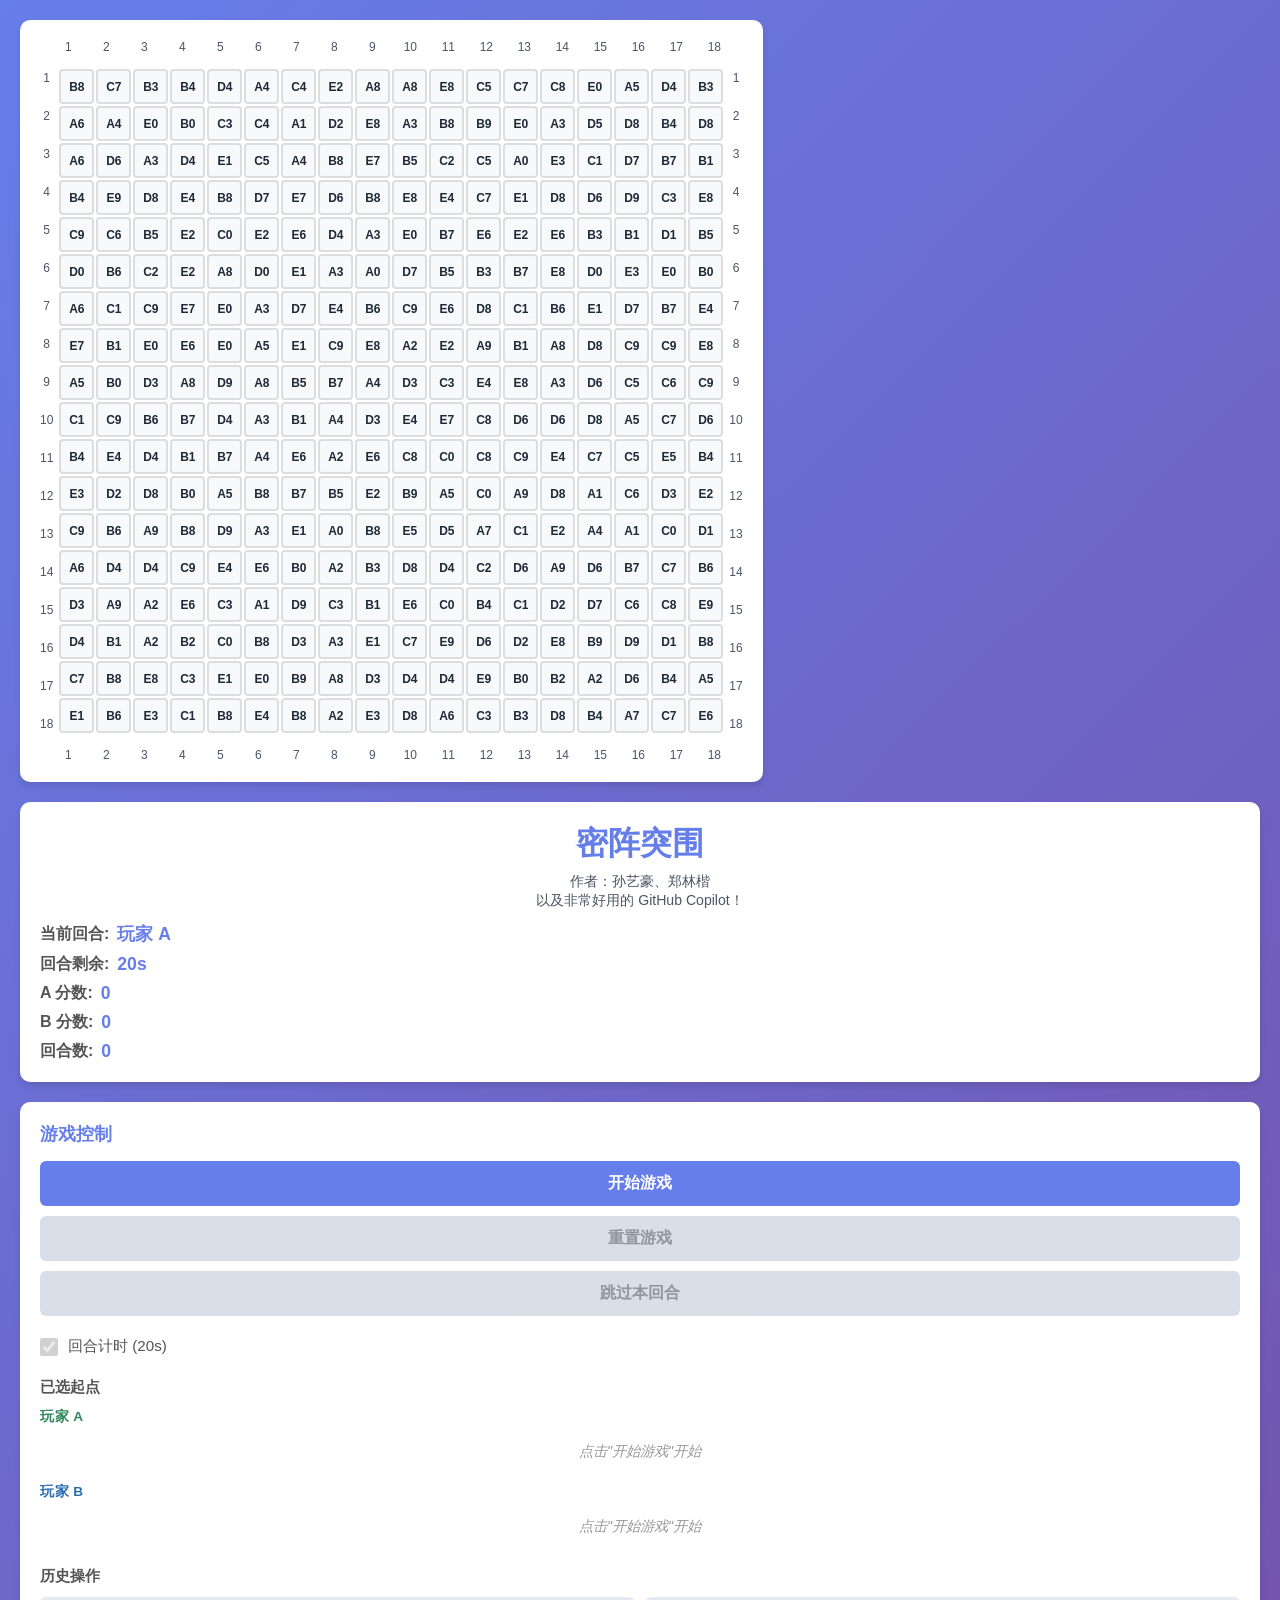
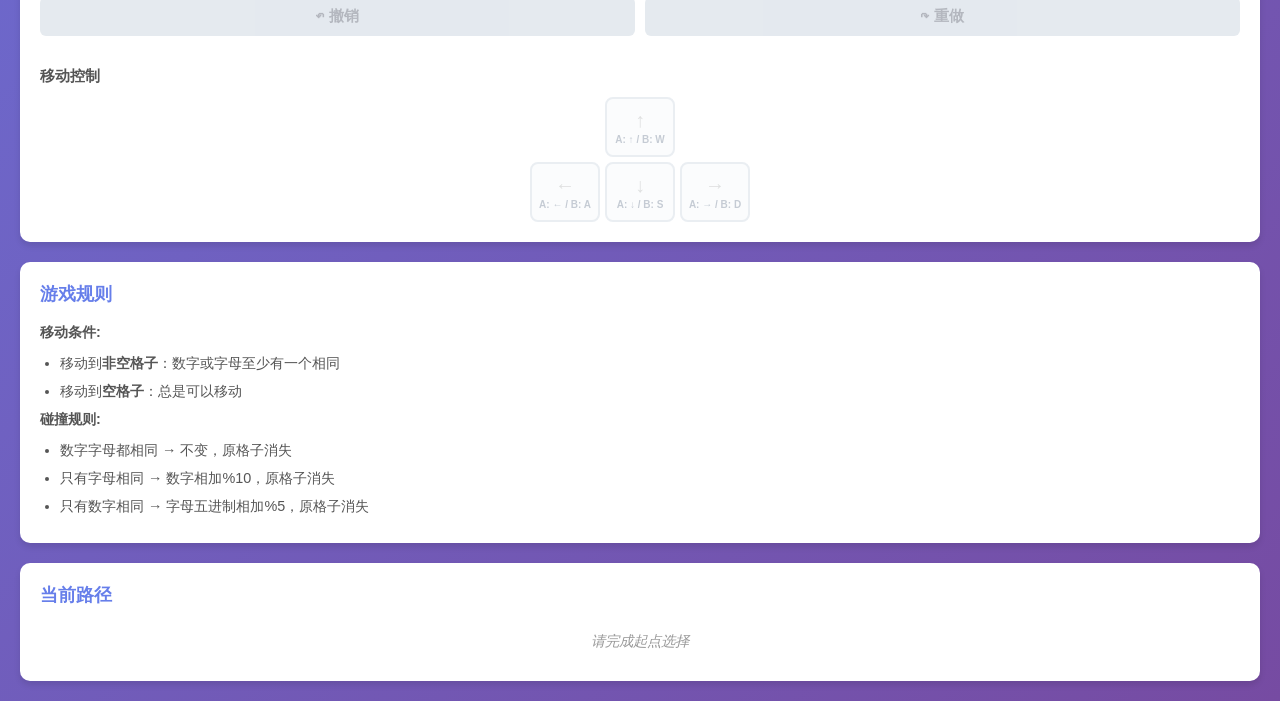
==== round2/index.html @ b0f64735 "init. add round 2" ====
<!DOCTYPE html>
<html lang="zh-CN">
<head>
    <meta charset="UTF-8">
    <meta name="viewport" content="width=device-width, initial-scale=1.0">
    <meta name="description" content="《密阵突围》双人回合制网格对战游戏。选择起点、规划路径、吞并对手，赢下棋盘。">
    <title>密阵突围</title>
    <link rel="stylesheet" href="style.css">
</head>
<body>
    <div class="container">
        <div class="game-content">
            <div class="game-board-wrapper">
                <div class="board-with-axes">
                    <div class="axis-row" id="axisTop"></div>
                    <div class="axis-main">
                        <div class="axis-col" id="axisLeft"></div>
                        <div id="gameBoard" class="game-board"></div>
                        <div class="axis-col" id="axisRight"></div>
                    </div>
                    <div class="axis-row" id="axisBottom"></div>
                </div>
            </div>

            <div class="sidebar">
                <header class="sidebar-header">
                    <h1>密阵突围</h1>
                    <p class="author-credit">作者：孙艺豪、郑林楷<br>以及非常好用的 GitHub Copilot！</p>
                    <div class="stats">
                        <div class="stat-item">
                            <span class="stat-label">当前回合:</span>
                            <span class="stat-value" id="currentPlayer">玩家 A</span>
                        </div>
                        <div class="stat-item">
                            <span class="stat-label">回合剩余:</span>
                            <span class="stat-value" id="turnTimer">20s</span>
                        </div>
                        <div class="stat-item">
                            <span class="stat-label">A 分数:</span>
                            <span class="stat-value" id="scoreA">0</span>
                        </div>
                        <div class="stat-item">
                            <span class="stat-label">B 分数:</span>
                            <span class="stat-value" id="scoreB">0</span>
                        </div>
                        <div class="stat-item">
                            <span class="stat-label">回合数:</span>
                            <span class="stat-value" id="stepCount">0</span>
                        </div>
                    </div>
                </header>

                <div class="controls">
                    <h3>游戏控制</h3>
                    <button id="newStartBtn" class="btn btn-primary">开始游戏</button>
                    <button id="resetBtn" class="btn btn-secondary">重置游戏</button>
                    <button id="skipTurnBtn" class="btn btn-warning">跳过本回合</button>

                    <label class="toggle-item">
                        <input type="checkbox" id="timerToggle" checked>
                        <span>回合计时 (20s)</span>
                    </label>

                    <div class="start-points-panel">
                        <h4>已选起点</h4>
                        <div class="start-points-group">
                            <div class="start-points-title player-a">玩家 A</div>
                            <div id="startPointsListA" class="start-points-list">
                                <p class="empty-message">点击"开始游戏"开始</p>
                            </div>
                        </div>
                        <div class="start-points-group">
                            <div class="start-points-title player-b">玩家 B</div>
                            <div id="startPointsListB" class="start-points-list">
                                <p class="empty-message">等待玩家 A 完成</p>
                            </div>
                        </div>
                    </div>

                    <div class="undo-redo-controls">
                        <h4>历史操作</h4>
                        <div class="undo-redo-buttons">
                            <button id="undoBtn" class="btn btn-undo" title="撤销 (Ctrl+Z)">
                                ↶ 撤销
                            </button>
                            <button id="redoBtn" class="btn btn-redo" title="重做 (Ctrl+Y)">
                                ↷ 重做
                            </button>
                        </div>
                    </div>

                    <div class="direction-controls">
                        <h4>移动控制</h4>
                        <div class="arrow-keys">
                            <button class="arrow-btn" id="upBtn">↑<br><small>A: ↑ / B: W</small></button>
                            <div class="arrow-row">
                                <button class="arrow-btn" id="leftBtn">←<br><small>A: ← / B: A</small></button>
                                <button class="arrow-btn" id="downBtn">↓<br><small>A: ↓ / B: S</small></button>
                                <button class="arrow-btn" id="rightBtn">→<br><small>A: → / B: D</small></button>
                            </div>
                        </div>
                    </div>
                </div>

                <div class="info-panel">
                    <h3>游戏规则</h3>
                    <div class="rules">
                        <p><strong>移动条件:</strong></p>
                        <ul>
                            <li>移动到<strong>非空格子</strong>：数字或字母至少有一个相同</li>
                            <li>移动到<strong>空格子</strong>：总是可以移动</li>
                        </ul>
                        <p><strong>碰撞规则:</strong></p>
                        <ul>
                            <li>数字字母都相同 → 不变，原格子消失</li>
                            <li>只有字母相同 → 数字相加%10，原格子消失</li>
                            <li>只有数字相同 → 字母五进制相加%5，原格子消失</li>
                        </ul>
                    </div>
                </div>

                <div class="path-display">
                    <h3>当前路径</h3>
                    <div id="pathList" class="path-list">
                        <p class="empty-message">请选择起点开始游戏</p>
                    </div>
                </div>

            </div>
        </div>
    </div>

    <script src="script.js"></script>
</body>
</html>
---- round2/style.css ----
* {
    margin: 0;
    padding: 0;
    box-sizing: border-box;
}

:root {
    --brand: #667eea;
    --brand-strong: #5568d3;
    --surface: #ffffff;
    --text-muted: #555;
}

body {
    font-family: 'PingFang SC', 'Microsoft YaHei', 'Noto Sans SC', sans-serif;
    background: linear-gradient(135deg, #667eea 0%, #764ba2 100%);
    min-height: 100vh;
    padding: 20px;
    color: #1f2937;
}


.container {
    max-width: 1800px;
    margin: 0 auto;
}

.sidebar-header {
    background: var(--surface);
    padding: 20px;
    border-radius: 10px;
    box-shadow: 0 4px 6px rgba(0, 0, 0, 0.1);
}

.sidebar-header h1 {
    text-align: center;
    color: var(--brand);
    margin-bottom: 6px;
}

.subtitle {
    text-align: center;
    color: #6b7280;
    font-size: 0.92em;
    margin-bottom: 14px;
}

.author-credit {
    text-align: center;
    color: #4b5563;
    font-size: 0.88em;
    margin-bottom: 12px;
}

.stats {
    display: flex;
    justify-content: center;
    gap: 40px;
    flex-wrap: wrap;
}

.sidebar-header .stats {
    flex-direction: column;
    align-items: flex-start;
    gap: 8px;
}

.stat-item {
    display: flex;
    align-items: center;
    gap: 8px;
}

.stat-label {
    font-weight: 600;
    color: var(--text-muted);
}

.stat-value {
    font-size: 1.1em;
    font-weight: bold;
    color: var(--brand);
    min-width: 40px;
    text-align: left;
}

.game-content {
    display: flex;
    gap: 20px;
    align-items: flex-start;
}

.game-board-wrapper {
    flex: 1;
    background: white;
    padding: 20px;
    border-radius: 10px;
    box-shadow: 0 4px 6px rgba(0, 0, 0, 0.1);
    overflow: auto;
    max-height: calc(100vh - 40px);
}

.board-with-axes {
    display: flex;
    flex-direction: column;
    gap: 6px;
    align-items: center;
}

.axis-row {
    display: grid;
    grid-template-columns: repeat(18, 36px);
    gap: 2px;
    font-size: 12px;
    color: #4a5568;
}

.axis-main {
    display: flex;
    align-items: center;
    gap: 6px;
}

.axis-col {
    display: grid;
    grid-template-rows: repeat(18, 36px);
    gap: 2px;
    font-size: 12px;
    color: #4a5568;
}

.axis-label {
    display: flex;
    align-items: center;
    justify-content: center;
}

.game-board-wrapper.turn-a {
    background: #dff7e8;
}

.game-board-wrapper.turn-b {
    background: #ddeeff;
}

.game-board {
    display: grid;
    grid-template-columns: repeat(18, 36px);
    gap: 2px;
    justify-content: center;
    user-select: none;
}

.cell {
    width: 36px;
    height: 36px;
    border: 2px solid #ddd;
    display: flex;
    align-items: center;
    justify-content: center;
    font-weight: bold;
    font-size: 13px;
    cursor: pointer;
    transition: all 0.2s;
    background: #f8f9fa;
    border-radius: 4px;
}

.cell.empty {
    background: #e9ecef;
    color: #adb5bd;
    border-color: #e9ecef;
    cursor: default;
}

.cell.empty:hover {
    transform: none;
    box-shadow: none;
}

.cell:hover {
    transform: scale(1.1);
    z-index: 10;
    box-shadow: 0 2px 8px rgba(0, 0, 0, 0.2);
}

.cell.current {
    background: #48bb78;
    color: white;
    border-color: #38a169;
    animation: pulse 1s infinite;
}

.cell.player-a {
    box-shadow: 0 0 0 2px rgba(72, 187, 120, 0.35) inset;
}

.cell.player-b {
    box-shadow: 0 0 0 2px rgba(66, 153, 225, 0.35) inset;
}

.cell.path {
    background: #ffd93d;
    border-color: #f6c000;
}

.cell.selectable {
    border-color: #667eea;
    background: #e6f0ff;
}

@keyframes pulse {
    0%, 100% {
        transform: scale(1);
    }
    50% {
        transform: scale(1.05);
    }
}

.sidebar {
    width: 350px;
    display: flex;
    flex-direction: column;
    gap: 20px;
}

.controls, .info-panel, .path-display, .available-moves {
    background: white;
    padding: 20px;
    border-radius: 10px;
    box-shadow: 0 4px 6px rgba(0, 0, 0, 0.1);
}

.controls h3, .info-panel h3, .path-display h3, .available-moves h3 {
    margin-bottom: 15px;
    color: var(--brand);
    font-size: 1.1em;
}

.btn {
    width: 100%;
    padding: 12px;
    border: none;
    border-radius: 6px;
    font-size: 16px;
    font-weight: 600;
    cursor: pointer;
    transition: all 0.3s;
    margin-bottom: 10px;
}

.btn:disabled {
    background: #cbd5e0;
    color: #6b7280;
    cursor: not-allowed;
    opacity: 0.75;
    transform: none;
    box-shadow: none;
}

.btn-primary {
    background: var(--brand);
    color: white;
}

.btn-primary:hover {
    background: var(--brand-strong);
    transform: translateY(-2px);
    box-shadow: 0 4px 8px rgba(102, 126, 234, 0.3);
}

.btn-secondary {
    background: #48bb78;
    color: white;
}

.btn-secondary:hover {
    background: #38a169;
    transform: translateY(-2px);
    box-shadow: 0 4px 8px rgba(72, 187, 120, 0.3);
}

.btn-warning {
    background: #ed8936;
    color: white;
}

.btn-warning:hover {
    background: #dd6b20;
    transform: translateY(-2px);
    box-shadow: 0 4px 8px rgba(237, 137, 54, 0.3);
}

.toggle-item {
    display: flex;
    align-items: center;
    gap: 10px;
    font-size: 0.95em;
    color: #555;
    margin-top: 10px;
}

.toggle-item input {
    width: 18px;
    height: 18px;
}

.btn-success {
    width: 100%;
    padding: 12px;
    border: none;
    border-radius: 6px;
    font-size: 16px;
    font-weight: 600;
    cursor: pointer;
    transition: all 0.3s;
    margin-bottom: 10px;
    background: #38b2ac;
    color: white;
}

.btn-success:hover {
    background: #2c7a7b;
    transform: translateY(-2px);
    box-shadow: 0 4px 8px rgba(56, 178, 172, 0.3);
}

.start-points-panel {
    margin-top: 20px;
    margin-bottom: 20px;
}

.start-points-panel h4 {
    margin-bottom: 10px;
    color: #555;
    font-size: 0.95em;
}

.start-points-group {
    margin-bottom: 12px;
}

.start-points-title {
    font-size: 0.85em;
    font-weight: 700;
    margin-bottom: 6px;
    text-transform: uppercase;
    letter-spacing: 0.5px;
}

.start-points-title.player-a {
    color: #2f855a;
}

.start-points-title.player-b {
    color: #2b6cb0;
}

.start-points-list {
    max-height: 150px;
    overflow-y: auto;
    font-size: 0.9em;
}

.start-point-item {
    padding: 8px 10px;
    background: #f7fafc;
    margin-bottom: 5px;
    border-radius: 4px;
    border-left: 4px solid #667eea;
}

.start-point-item.player-a {
    border-left-color: #48bb78;
}

.start-point-item.player-b {
    border-left-color: #4299e1;
}

.undo-redo-controls {
    margin-top: 20px;
}

.undo-redo-controls h4 {
    margin-bottom: 10px;
    color: #555;
    font-size: 0.95em;
}

.undo-redo-buttons {
    display: flex;
    gap: 10px;
}

.btn-undo, .btn-redo {
    flex: 1;
    padding: 10px;
    border: none;
    border-radius: 6px;
    font-size: 15px;
    font-weight: 600;
    cursor: pointer;
    transition: all 0.3s;
    background: #ed8936;
    color: white;
}

.btn-undo:hover:not(:disabled), .btn-redo:hover:not(:disabled) {
    background: #dd6b20;
    transform: translateY(-2px);
    box-shadow: 0 4px 8px rgba(237, 137, 54, 0.3);
}

.btn-undo:disabled, .btn-redo:disabled {
    background: #cbd5e0;
    cursor: not-allowed;
    opacity: 0.5;
}

.btn-undo:active:not(:disabled), .btn-redo:active:not(:disabled) {
    transform: translateY(0);
}

.direction-controls {
    margin-top: 20px;
}

.direction-controls h4 {
    margin-bottom: 10px;
    color: #555;
    font-size: 0.95em;
}

.arrow-keys {
    display: flex;
    flex-direction: column;
    align-items: center;
    gap: 5px;
}

.arrow-row {
    display: flex;
    gap: 5px;
}

.arrow-btn {
    width: 70px;
    height: 60px;
    background: #f7fafc;
    border: 2px solid #cbd5e0;
    border-radius: 8px;
    font-size: 20px;
    font-weight: bold;
    cursor: pointer;
    transition: all 0.2s;
    display: flex;
    flex-direction: column;
    align-items: center;
    justify-content: center;
}

.arrow-btn small {
    font-size: 10px;
    color: #718096;
    margin-top: 2px;
}

.arrow-btn:hover {
    background: #667eea;
    color: white;
    border-color: #667eea;
    transform: scale(1.05);
}

.arrow-btn:active {
    transform: scale(0.95);
}

.arrow-btn:disabled {
    opacity: 0.4;
    cursor: not-allowed;
}

.rules {
    color: #555;
    font-size: 0.9em;
    line-height: 1.6;
}

.rules ul {
    margin-left: 20px;
    margin-top: 8px;
}

.rules li {
    margin-bottom: 5px;
}

.path-list, .moves-list {
    max-height: 150px;
    overflow-y: auto;
    font-size: 0.9em;
}

.path-item {
    padding: 5px 10px;
    background: #f7fafc;
    margin-bottom: 5px;
    border-radius: 4px;
    border-left: 3px solid #667eea;
}

.move-item {
    padding: 8px 10px;
    background: #f7fafc;
    margin-bottom: 5px;
    border-radius: 4px;
    display: flex;
    justify-content: space-between;
    align-items: center;
    border-left: 3px solid #48bb78;
}

.empty-message {
    color: #999;
    font-style: italic;
    text-align: center;
    padding: 10px;
}

/* 滚动条美化 */
.path-list::-webkit-scrollbar, .moves-list::-webkit-scrollbar, .game-board-wrapper::-webkit-scrollbar {
    width: 8px;
    height: 8px;
}

.path-list::-webkit-scrollbar-track, .moves-list::-webkit-scrollbar-track, .game-board-wrapper::-webkit-scrollbar-track {
    background: #f1f1f1;
    border-radius: 4px;
}

.path-list::-webkit-scrollbar-thumb, .moves-list::-webkit-scrollbar-thumb, .game-board-wrapper::-webkit-scrollbar-thumb {
    background: #cbd5e0;
    border-radius: 4px;
}

.path-list::-webkit-scrollbar-thumb:hover, .moves-list::-webkit-scrollbar-thumb:hover, .game-board-wrapper::-webkit-scrollbar-thumb:hover {
    background: #a0aec0;
}

/* 响应式设计 */
@media (max-width: 1400px) {
    .game-content {
        flex-direction: column;
    }

    .sidebar {
        width: 100%;
    }

    .game-board {
        grid-template-columns: repeat(18, 35px);
    }

    .cell {
        width: 35px;
        height: 35px;
        font-size: 12px;
    }
}

@media (max-width: 768px) {
    .game-board {
        grid-template-columns: repeat(18, 28px);
    }

    .cell {
        width: 28px;
        height: 28px;
        font-size: 10px;
    }

    .stats {
        gap: 15px;
    }

    .stat-value {
        font-size: 1.2em;
    }
}
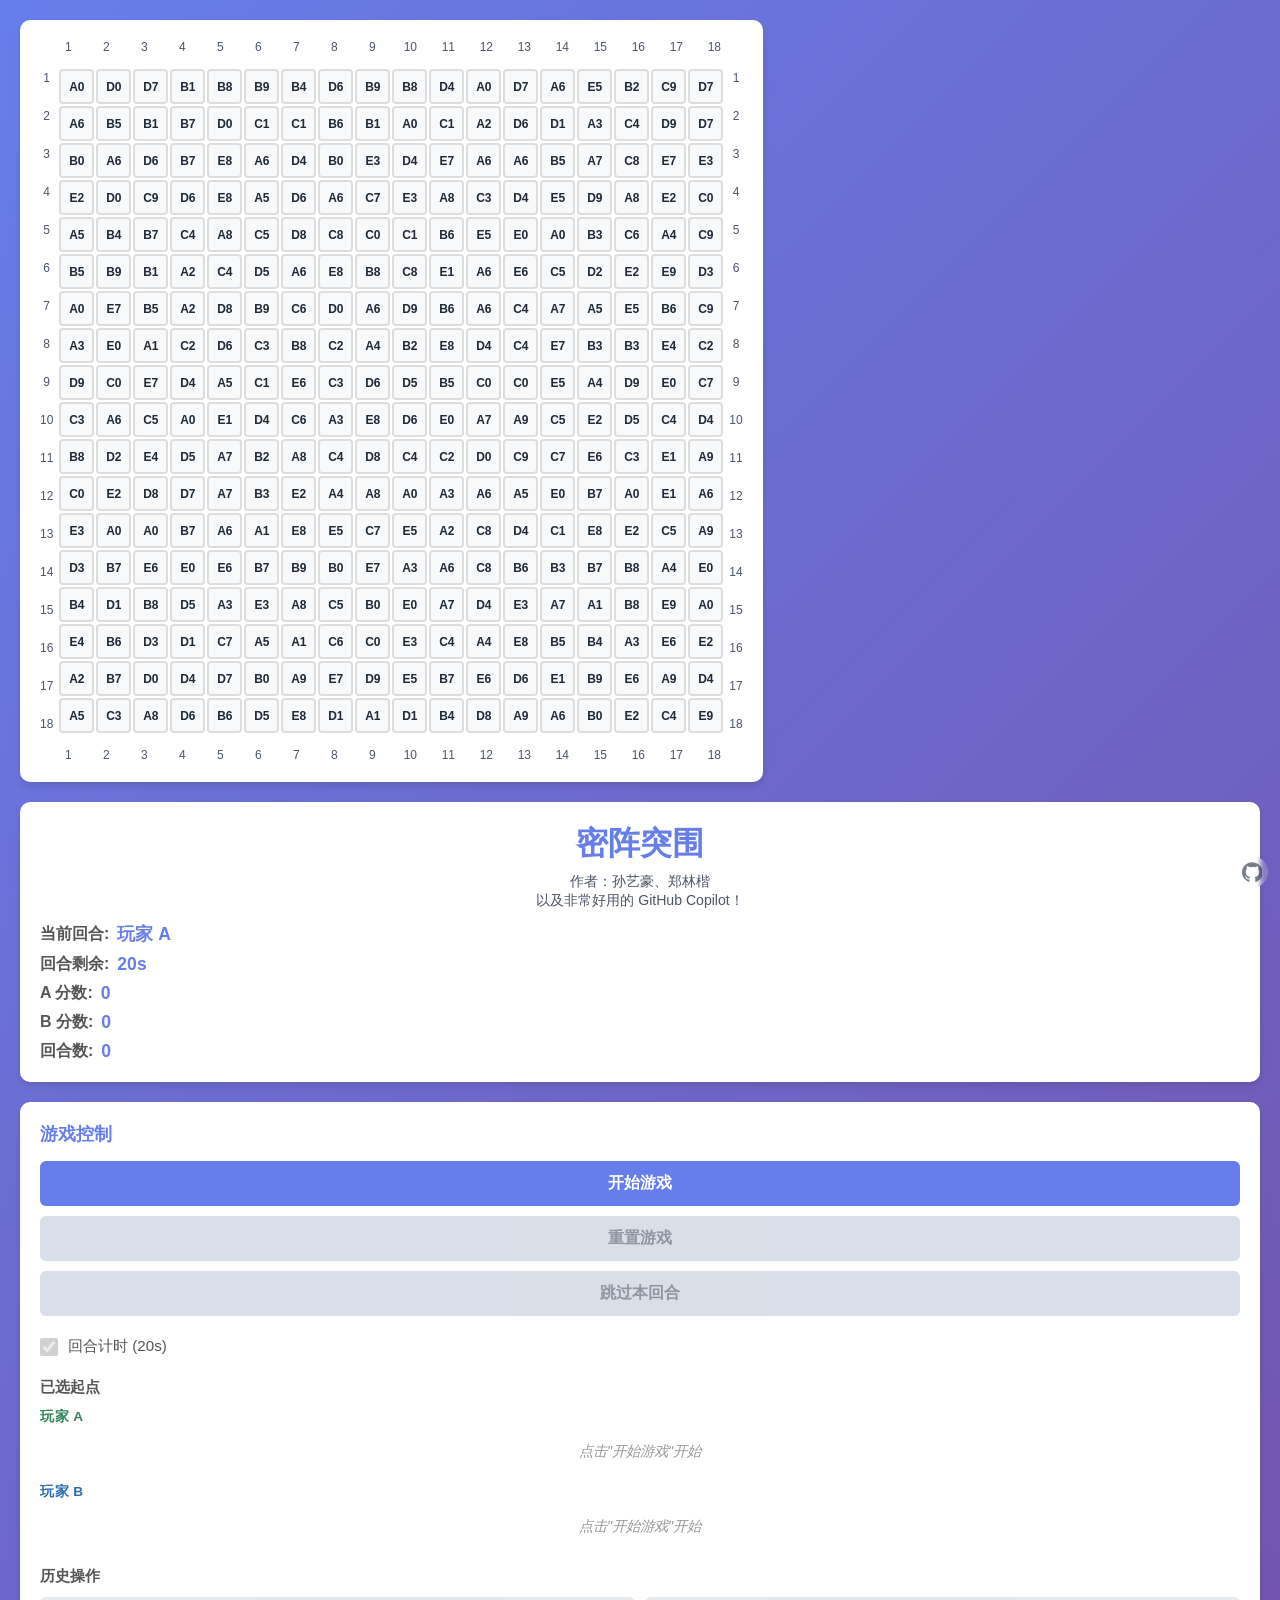
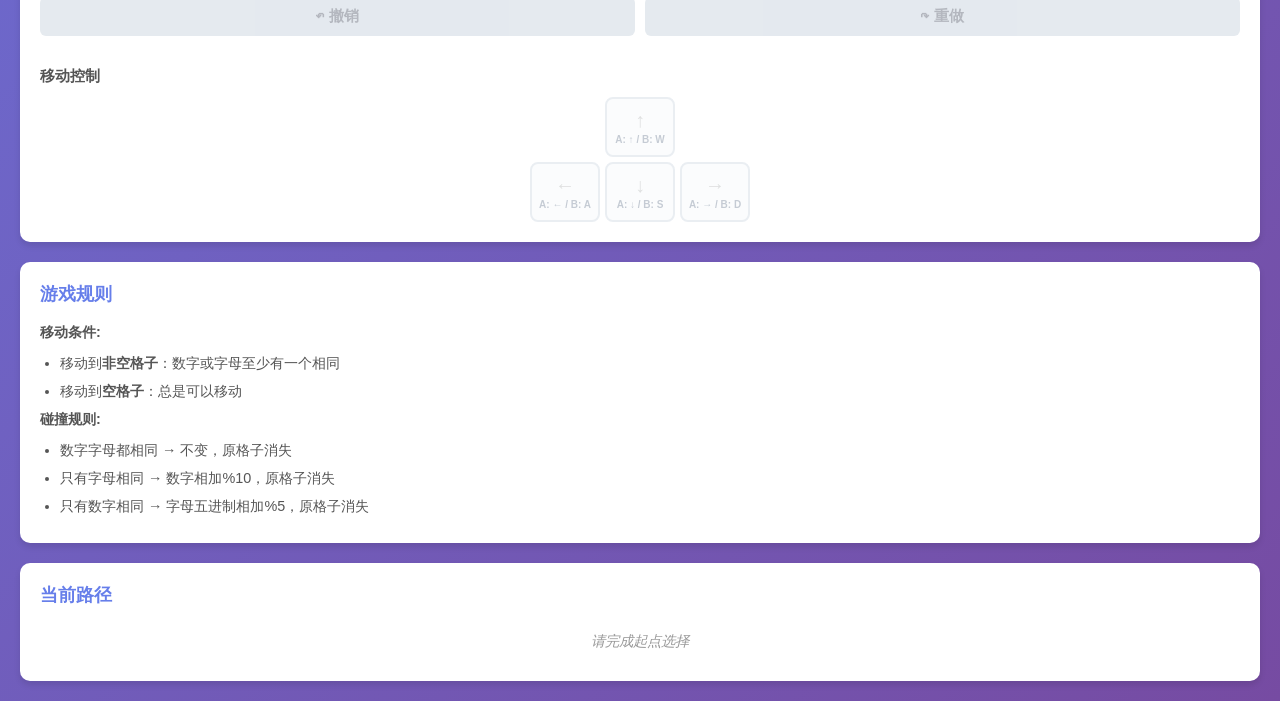
==== commit 313ae490: "add GitHub link with styling to index.html and style.css" ====
--- a/round2/index.html
+++ b/round2/index.html
@@ -130,6 +130,19 @@
         </div>
     </div>
 
+    <a
+        class="github-link"
+        href="https://github.com/Konano/s13-brain-intl-comp"
+        target="_blank"
+        rel="noopener noreferrer"
+        aria-label="GitHub 仓库"
+        title="查看 GitHub 仓库"
+    >
+        <svg viewBox="0 0 24 24" width="20" height="20" aria-hidden="true">
+            <path fill="currentColor" d="M12 0.3c-6.6 0-12 5.4-12 12 0 5.3 3.4 9.8 8.2 11.4 0.6 0.1 0.8-0.3 0.8-0.6 0-0.3 0-1.1 0-2.1-3.3 0.7-4-1.4-4-1.4-0.5-1.4-1.3-1.8-1.3-1.8-1.1-0.7 0.1-0.7 0.1-0.7 1.2 0.1 1.9 1.3 1.9 1.3 1.1 1.9 2.8 1.3 3.5 1 0.1-0.8 0.4-1.3 0.8-1.6-2.7-0.3-5.5-1.4-5.5-6.1 0-1.4 0.5-2.5 1.3-3.4-0.1-0.3-0.6-1.6 0.1-3.2 0 0 1.1-0.4 3.5 1.3 1-0.3 2.1-0.4 3.2-0.4 1.1 0 2.2 0.1 3.2 0.4 2.4-1.7 3.5-1.3 3.5-1.3 0.7 1.6 0.3 2.9 0.1 3.2 0.8 0.9 1.3 2 1.3 3.4 0 4.8-2.9 5.8-5.6 6.1 0.4 0.4 0.8 1.1 0.8 2.2 0 1.6 0 2.9 0 3.3 0 0.3 0.2 0.7 0.8 0.6 4.8-1.6 8.2-6.1 8.2-11.4 0-6.6-5.4-12-12-12z"/>
+        </svg>
+    </a>
+
     <script src="script.js"></script>
 </body>
 </html>
--- a/round2/style.css
+++ b/round2/style.css
@@ -530,6 +530,30 @@
     padding: 10px;
 }
 
+.github-link {
+    position: fixed;
+    right: 12px;
+    bottom: 12px;
+    width: 32px;
+    height: 32px;
+    border-radius: 999px;
+    display: flex;
+    align-items: center;
+    justify-content: center;
+    background: rgba(255, 255, 255, 0.2);
+    color: rgba(31, 41, 55, 0.6);
+    backdrop-filter: blur(2px);
+    text-decoration: none;
+    transition: all 0.2s ease;
+    z-index: 50;
+}
+
+.github-link:hover {
+    background: rgba(255, 255, 255, 0.35);
+    color: rgba(31, 41, 55, 0.9);
+    transform: translateY(-1px);
+}
+
 /* 滚动条美化 */
 .path-list::-webkit-scrollbar, .moves-list::-webkit-scrollbar, .game-board-wrapper::-webkit-scrollbar {
     width: 8px;
